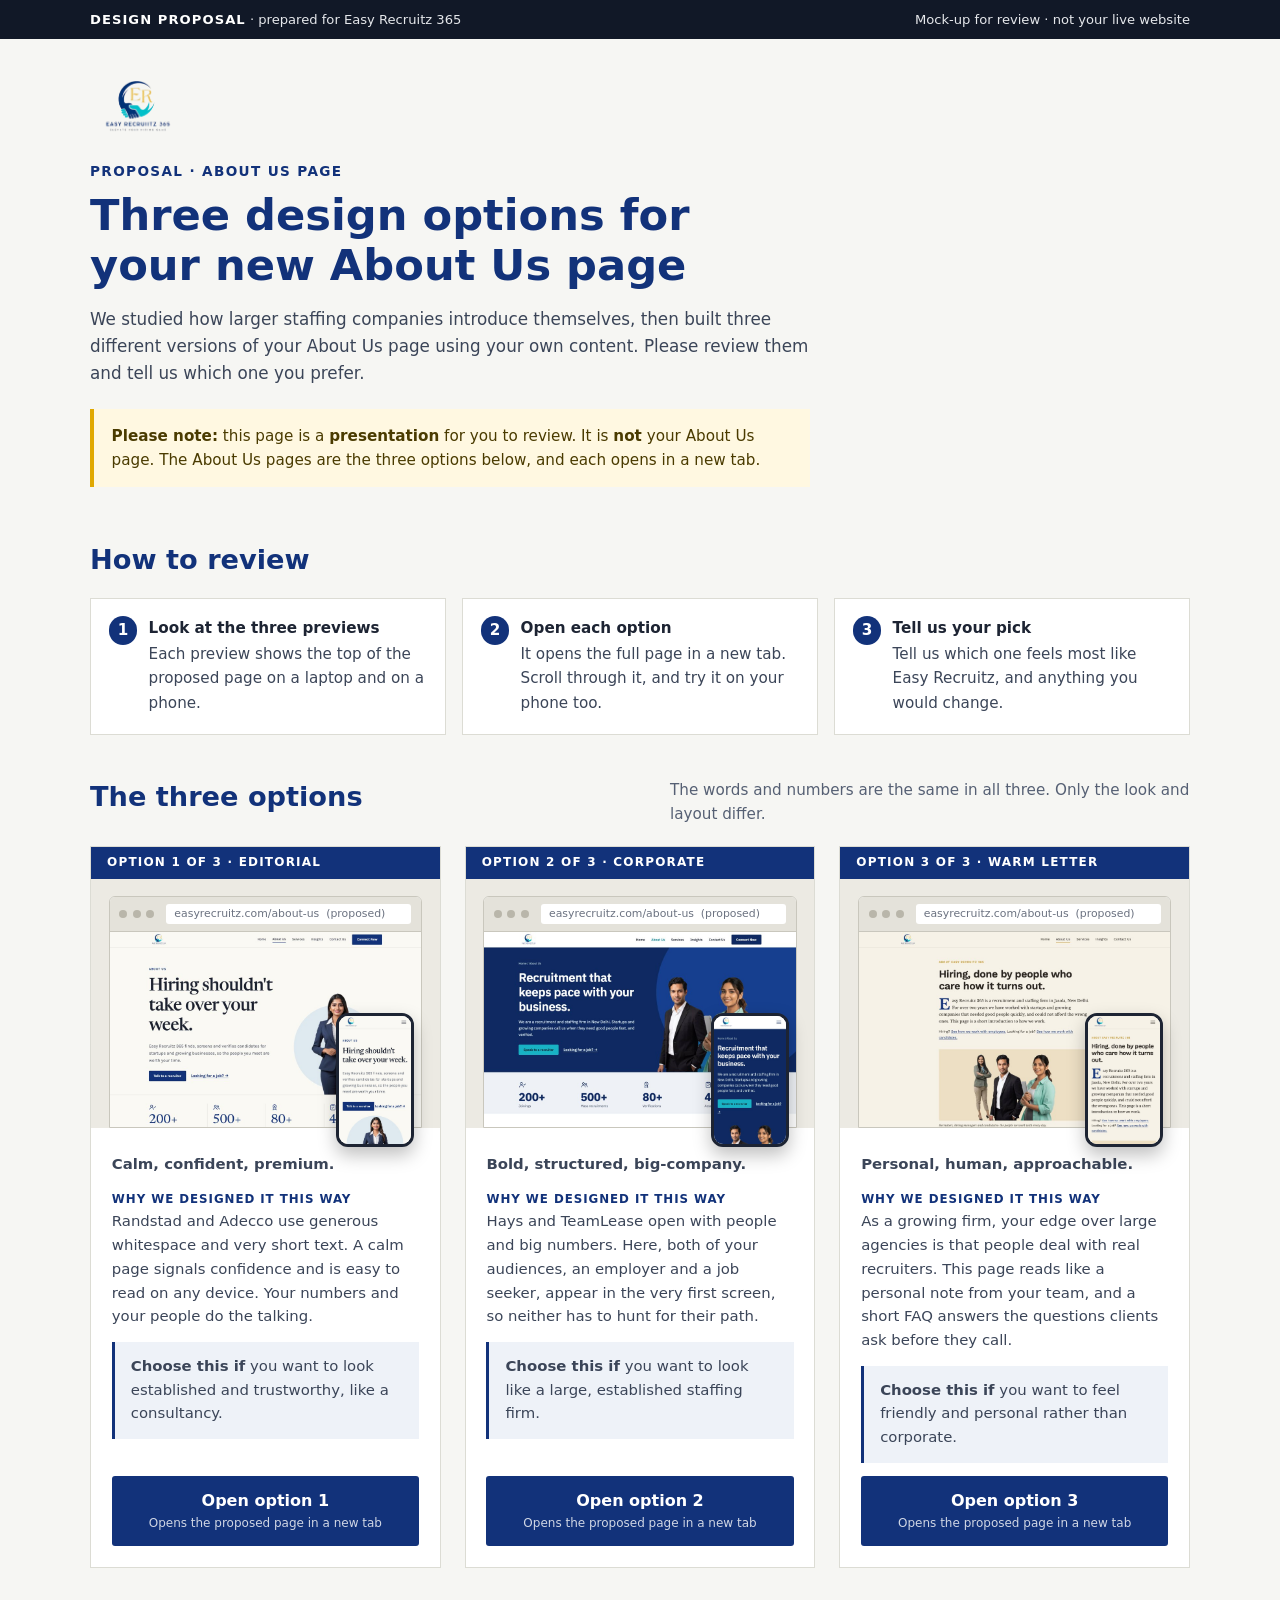
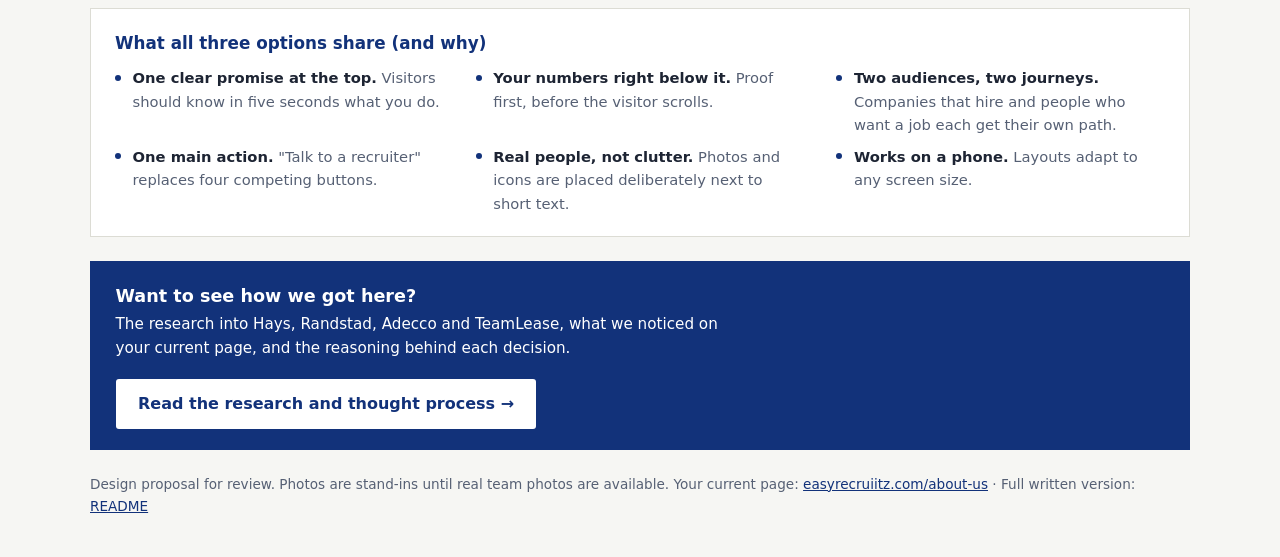
==== index.html @ 3b7bdab5 "added design for easy recruit company" ====
<!DOCTYPE html>
<html lang="en">
<head>
  <meta charset="UTF-8">
  <meta name="viewport" content="width=device-width, initial-scale=1">
  <title>Design proposal: About Us page for Easy Recruitz 365</title>
  <style>
    * { box-sizing: border-box; margin: 0; padding: 0; }
    html { scroll-behavior: smooth; }
    body { font-family: system-ui, -apple-system, 'Segoe UI', sans-serif; background: #f6f6f3; color: #1d2433; line-height: 1.6; }
    a { color: #12327a; }
    .wrap { width: min(1100px, 90%); margin: 0 auto; }

    .strip { background: #111827; color: #e5e7eb; font-size: .82rem; padding: .55rem 0; }
    .strip .wrap { display: flex; justify-content: space-between; gap: 1rem; flex-wrap: wrap; }
    .strip b { color: #fff; letter-spacing: .08em; text-transform: uppercase; }

    header { padding: 2.5rem 0 1rem; }
    header img { height: 56px; margin-bottom: 1.2rem; }
    .eyebrow { font-size: .85rem; font-weight: 700; letter-spacing: .1em; text-transform: uppercase; color: #12327a; margin-bottom: .5rem; }
    h1 { font-size: clamp(1.8rem, 4.5vw, 2.7rem); color: #12327a; font-weight: 600; line-height: 1.15; max-width: 22ch; }
    .intro { color: #3b4558; max-width: 720px; margin-top: 1rem; font-size: 1.05rem; }
    .notice { margin-top: 1.4rem; max-width: 720px; background: #fff8e1; border-left: 4px solid #e0a800; padding: .9rem 1.1rem; font-size: .95rem; color: #4a3b00; }

    h2 { font-size: clamp(1.3rem, 3vw, 1.7rem); color: #12327a; font-weight: 600; margin-bottom: .5rem; }

    .how { margin: 2.2rem 0 2.5rem; }
    .how ol { list-style: none; counter-reset: h; display: grid; grid-template-columns: repeat(auto-fit, minmax(250px, 1fr)); gap: 1rem; margin-top: 1rem; }
    .how li { counter-increment: h; background: #fff; border: 1px solid #dcdcd4; padding: 1.1rem 1.2rem 1.2rem 3.6rem; position: relative; font-size: .95rem; color: #3b4558; }
    .how li::before { content: counter(h); position: absolute; left: 1.1rem; top: 1.1rem; width: 1.8rem; height: 1.8rem; border-radius: 50%; background: #12327a; color: #fff; display: grid; place-items: center; font-weight: 600; }
    .how b { display: block; color: #1d2433; margin-bottom: .1rem; }

    .options-head { display: flex; justify-content: space-between; align-items: end; gap: 1rem; flex-wrap: wrap; margin-bottom: 1.2rem; }
    .options-head p { color: #566074; font-size: .95rem; max-width: 520px; }

    .grid { display: grid; grid-template-columns: repeat(auto-fit, minmax(310px, 1fr)); gap: 1.5rem; }
    .card { background: #fff; border: 1px solid #dcdcd4; display: flex; flex-direction: column; }
    .badge { font-size: .75rem; font-weight: 700; letter-spacing: .1em; text-transform: uppercase; color: #fff; background: #12327a; padding: .4rem 1rem; }

    /* browser + phone preview so it is clear these are previews of proposed pages */
    .preview { padding: 1.1rem 1.1rem 0; background: #eceae3; position: relative; }
    .browser { background: #fff; border: 1px solid #c9c7bd; border-radius: 6px 6px 0 0; overflow: hidden; }
    .browser .chrome { display: flex; align-items: center; gap: .35rem; background: #e4e2da; padding: .4rem .6rem; border-bottom: 1px solid #c9c7bd; }
    .browser .chrome i { width: 8px; height: 8px; border-radius: 50%; background: #b9b6aa; }
    .browser .chrome span { margin-left: .4rem; flex: 1; background: #fff; border-radius: 3px; font-size: .68rem; color: #6b7280; padding: .1rem .5rem; white-space: nowrap; overflow: hidden; text-overflow: ellipsis; }
    .browser img { display: block; width: 100%; aspect-ratio: 16 / 10; object-fit: cover; object-position: top; }
    .phone { position: absolute; right: 1.6rem; bottom: -1.2rem; width: 78px; border: 3px solid #1d2433; border-radius: 12px; overflow: hidden; background: #fff; box-shadow: 0 8px 18px rgba(0,0,0,.25); }
    .phone img { display: block; width: 100%; aspect-ratio: 9 / 16; object-fit: cover; object-position: top; }

    .body { padding: 1.6rem 1.3rem 1.3rem; display: flex; flex-direction: column; gap: .8rem; flex: 1; }
    .tag { font-size: .95rem; font-weight: 600; color: #12327a; }
    .body h4 { font-size: .74rem; letter-spacing: .08em; text-transform: uppercase; color: #12327a; margin-bottom: .1rem; }
    .body p { font-size: .93rem; color: #3b4558; }
    .pick { background: #eef2f8; padding: .8rem 1rem; border-left: 3px solid #12327a; }
    .btn { margin-top: auto; display: block; text-align: center; padding: .8rem 1rem; background: #12327a; color: #fff; text-decoration: none; font-weight: 600; border-radius: 3px; }
    .btn:hover { background: #0c2358; }
    .btn small { display: block; font-weight: 400; font-size: .75rem; opacity: .8; }

    .common { background: #fff; border: 1px solid #dcdcd4; padding: 1.3rem 1.5rem; margin: 2.5rem 0 0; }
    .common h2 { font-size: 1.05rem; margin-bottom: .6rem; }
    .common ul { list-style: none; display: grid; grid-template-columns: repeat(auto-fit, minmax(260px, 1fr)); gap: .5rem 2rem; }
    .common li { font-size: .92rem; color: #566074; padding-left: 1.1rem; position: relative; }
    .common li::before { content: ""; position: absolute; left: 0; top: .6em; width: 6px; height: 6px; background: #12327a; border-radius: 50%; }
    .common b { color: #1d2433; }

    .research { display: flex; align-items: center; justify-content: space-between; gap: 1.2rem; flex-wrap: wrap; background: #12327a; color: #fff; padding: 1.3rem 1.6rem; margin-top: 1.5rem; }
    .research p { max-width: 640px; font-size: .95rem; }
    .research b { display: block; font-size: 1.1rem; margin-bottom: .1rem; }
    .btn-light { background: #fff; color: #12327a; padding: .75rem 1.4rem; text-decoration: none; font-weight: 600; border-radius: 3px; white-space: nowrap; }
    .btn-light:hover { background: #e8eef8; }

    footer { padding: 1.5rem 0 2.5rem; font-size: .85rem; color: #566074; }
  </style>
</head>
<body>

  <div class="strip"><div class="wrap"><span><b>Design proposal</b> &middot; prepared for Easy Recruitz 365</span><span>Mock-up for review &middot; not your live website</span></div></div>

  <header class="wrap">
    <img src="assets/logo-hd.png" alt="Easy Recruitz 365 logo">
    <p class="eyebrow">Proposal &middot; About Us page</p>
    <h1>Three design options for your new About Us page</h1>
    <p class="intro">We studied how larger staffing companies introduce themselves, then built three different versions of your About Us page using your own content. Please review them and tell us which one you prefer.</p>
    <p class="notice"><b>Please note:</b> this page is a <b>presentation</b> for you to review. It is <b>not</b> your About Us page. The About Us pages are the three options below, and each opens in a new tab.</p>
  </header>

  <main class="wrap">
    <section class="how">
      <h2>How to review</h2>
      <ol>
        <li><b>Look at the three previews</b>Each preview shows the top of the proposed page on a laptop and on a phone.</li>
        <li><b>Open each option</b>It opens the full page in a new tab. Scroll through it, and try it on your phone too.</li>
        <li><b>Tell us your pick</b>Tell us which one feels most like Easy Recruitz, and anything you would change.</li>
      </ol>
    </section>

    <section>
      <div class="options-head">
        <h2>The three options</h2>
        <p>The words and numbers are the same in all three. Only the look and layout differ.</p>
      </div>

      <div class="grid">
        <article class="card">
          <div class="badge">Option 1 of 3 &middot; Editorial</div>
          <div class="preview">
            <div class="browser"><div class="chrome"><i></i><i></i><i></i><span>easyrecruitz.com/about-us &nbsp;(proposed)</span></div><img src="docs/previews/design-1-desktop.jpg" alt="Preview of option 1 on a laptop"></div>
            <div class="phone"><img src="docs/previews/design-1-mobile.jpg" alt="Preview of option 1 on a phone"></div>
          </div>
          <div class="body">
            <p class="tag">Calm, confident, premium.</p>
            <div><h4>Why we designed it this way</h4><p>Randstad and Adecco use generous whitespace and very short text. A calm page signals confidence and is easy to read on any device. Your numbers and your people do the talking.</p></div>
            <p class="pick"><b>Choose this if</b> you want to look established and trustworthy, like a consultancy.</p>
            <a class="btn" href="designs/1-editorial/index.html" target="_blank" rel="noopener">Open option 1<small>Opens the proposed page in a new tab</small></a>
          </div>
        </article>

        <article class="card">
          <div class="badge">Option 2 of 3 &middot; Corporate</div>
          <div class="preview">
            <div class="browser"><div class="chrome"><i></i><i></i><i></i><span>easyrecruitz.com/about-us &nbsp;(proposed)</span></div><img src="docs/previews/design-2-desktop.jpg" alt="Preview of option 2 on a laptop"></div>
            <div class="phone"><img src="docs/previews/design-2-mobile.jpg" alt="Preview of option 2 on a phone"></div>
          </div>
          <div class="body">
            <p class="tag">Bold, structured, big-company.</p>
            <div><h4>Why we designed it this way</h4><p>Hays and TeamLease open with people and big numbers. Here, both of your audiences, an employer and a job seeker, appear in the very first screen, so neither has to hunt for their path.</p></div>
            <p class="pick"><b>Choose this if</b> you want to look like a large, established staffing firm.</p>
            <a class="btn" href="designs/2-corporate/index.html" target="_blank" rel="noopener">Open option 2<small>Opens the proposed page in a new tab</small></a>
          </div>
        </article>

        <article class="card">
          <div class="badge">Option 3 of 3 &middot; Warm letter</div>
          <div class="preview">
            <div class="browser"><div class="chrome"><i></i><i></i><i></i><span>easyrecruitz.com/about-us &nbsp;(proposed)</span></div><img src="docs/previews/design-3-desktop.jpg" alt="Preview of option 3 on a laptop"></div>
            <div class="phone"><img src="docs/previews/design-3-mobile.jpg" alt="Preview of option 3 on a phone"></div>
          </div>
          <div class="body">
            <p class="tag">Personal, human, approachable.</p>
            <div><h4>Why we designed it this way</h4><p>As a growing firm, your edge over large agencies is that people deal with real recruiters. This page reads like a personal note from your team, and a short FAQ answers the questions clients ask before they call.</p></div>
            <p class="pick"><b>Choose this if</b> you want to feel friendly and personal rather than corporate.</p>
            <a class="btn" href="designs/3-warm/index.html" target="_blank" rel="noopener">Open option 3<small>Opens the proposed page in a new tab</small></a>
          </div>
        </article>
      </div>
    </section>

    <section class="common">
      <h2>What all three options share (and why)</h2>
      <ul>
        <li><b>One clear promise at the top.</b> Visitors should know in five seconds what you do.</li>
        <li><b>Your numbers right below it.</b> Proof first, before the visitor scrolls.</li>
        <li><b>Two audiences, two journeys.</b> Companies that hire and people who want a job each get their own path.</li>
        <li><b>One main action.</b> "Talk to a recruiter" replaces four competing buttons.</li>
        <li><b>Real people, not clutter.</b> Photos and icons are placed deliberately next to short text.</li>
        <li><b>Works on a phone.</b> Layouts adapt to any screen size.</li>
      </ul>
    </section>

    <section class="research">
      <p><b>Want to see how we got here?</b>The research into Hays, Randstad, Adecco and TeamLease, what we noticed on your current page, and the reasoning behind each decision.</p>
      <a class="btn-light" href="case-study.html">Read the research and thought process &rarr;</a>
    </section>
  </main>

  <footer class="wrap">Design proposal for review. Photos are stand-ins until real team photos are available. Your current page: <a href="https://easyrecruiitz.com/about-us/" rel="noopener">easyrecruiitz.com/about-us</a> &middot; Full written version: <a href="README.md">README</a></footer>

</body>
</html>
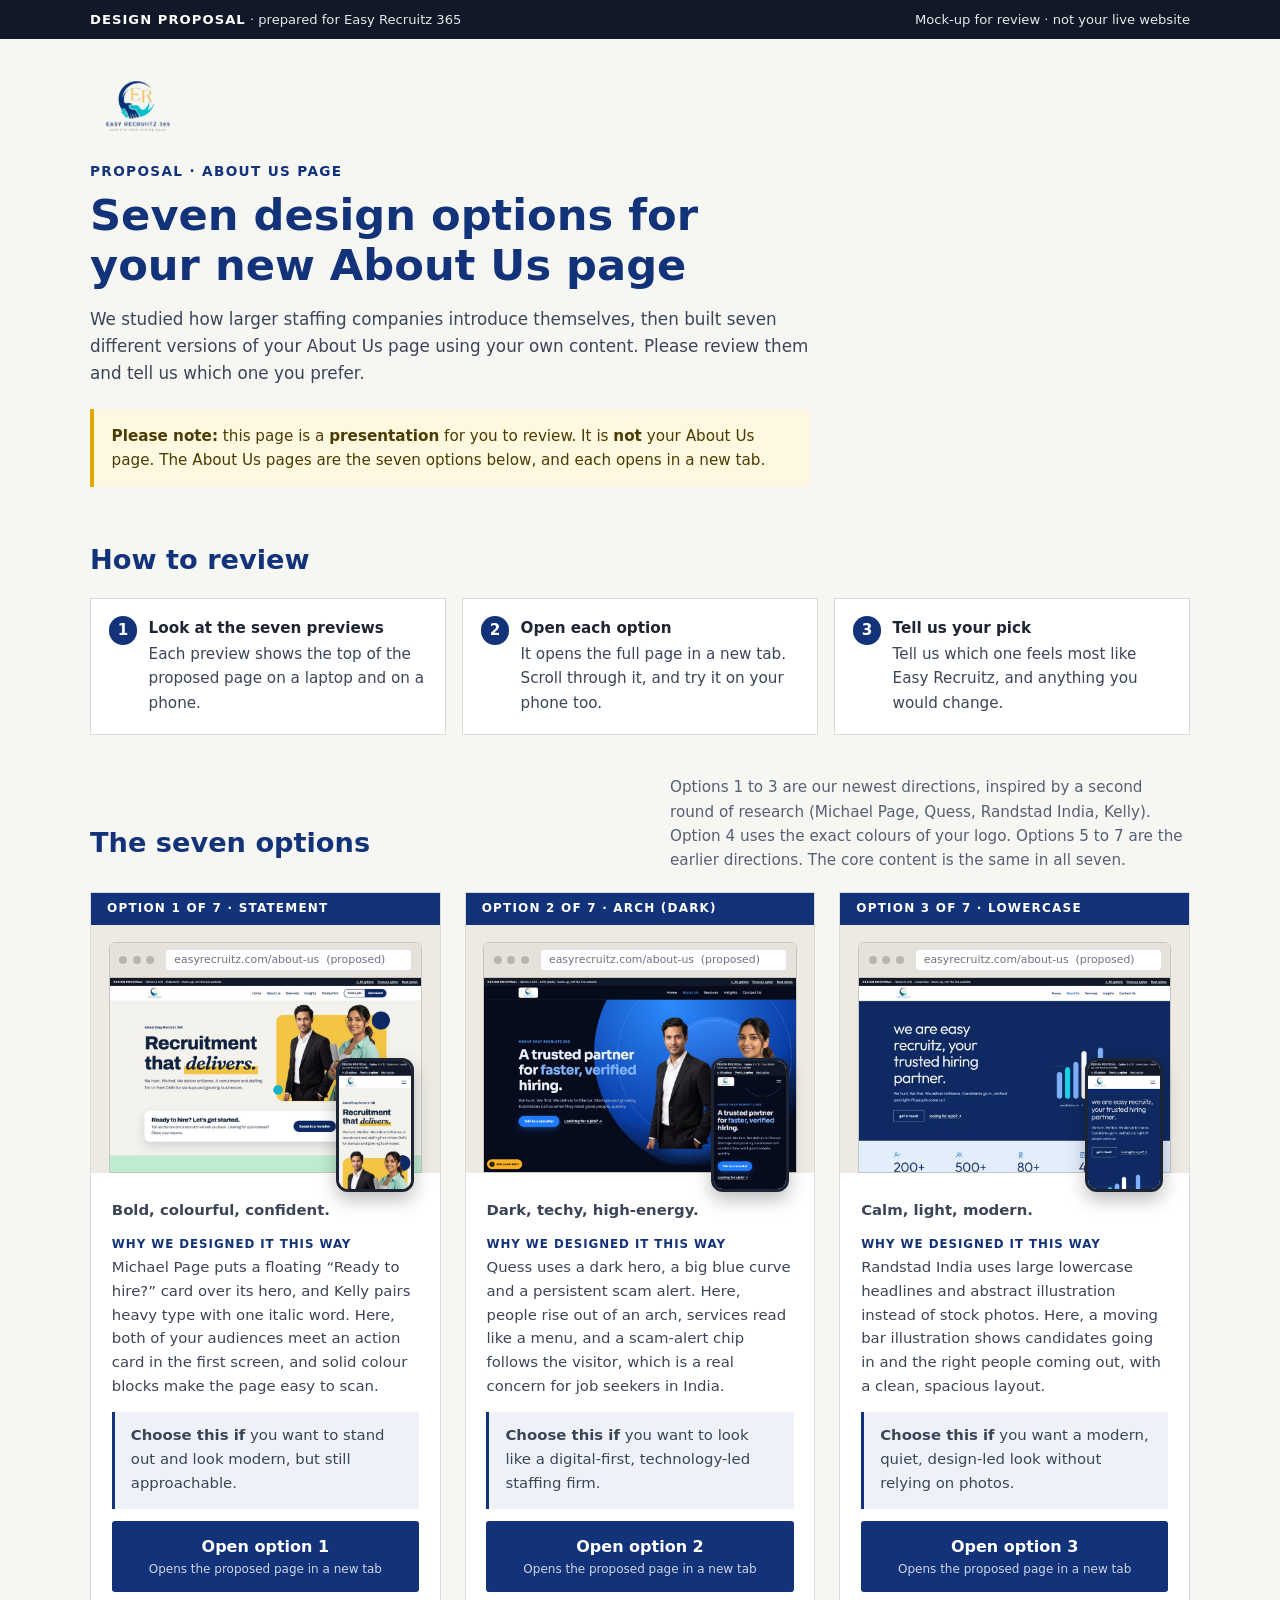
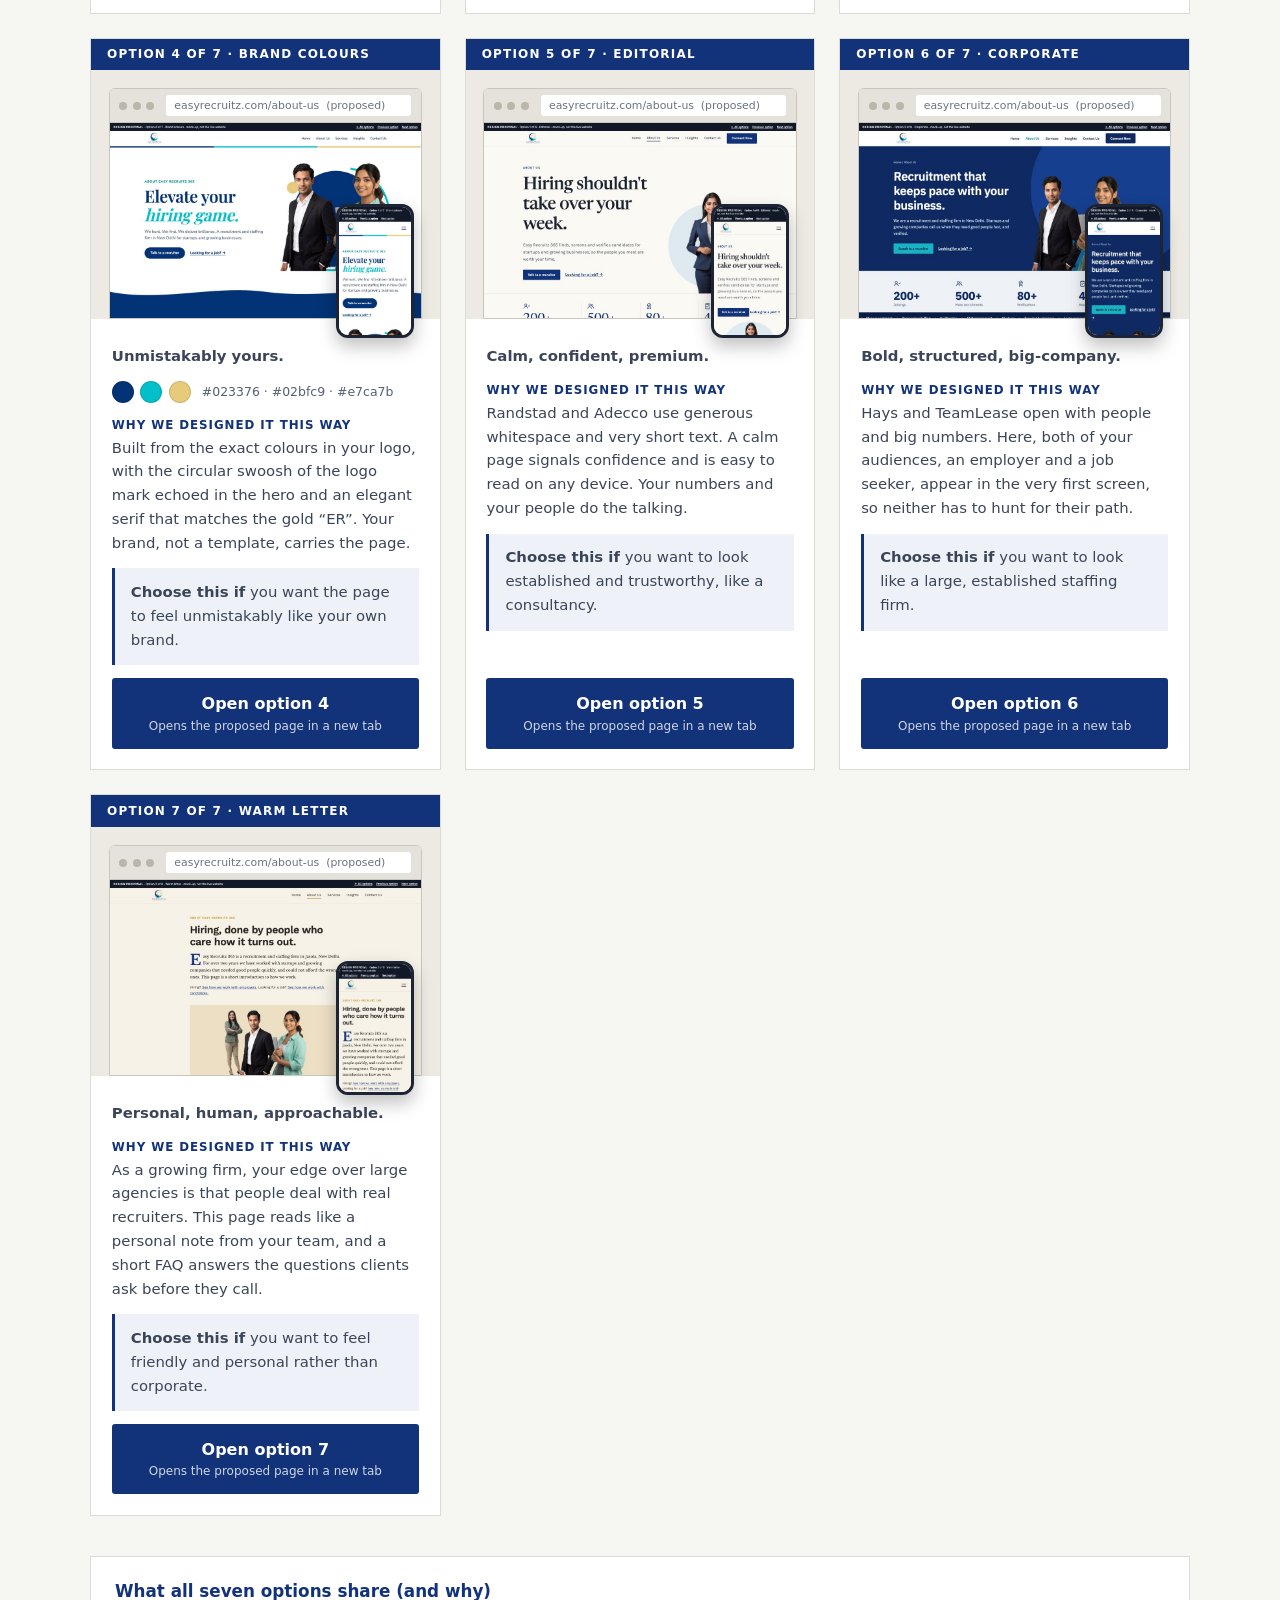
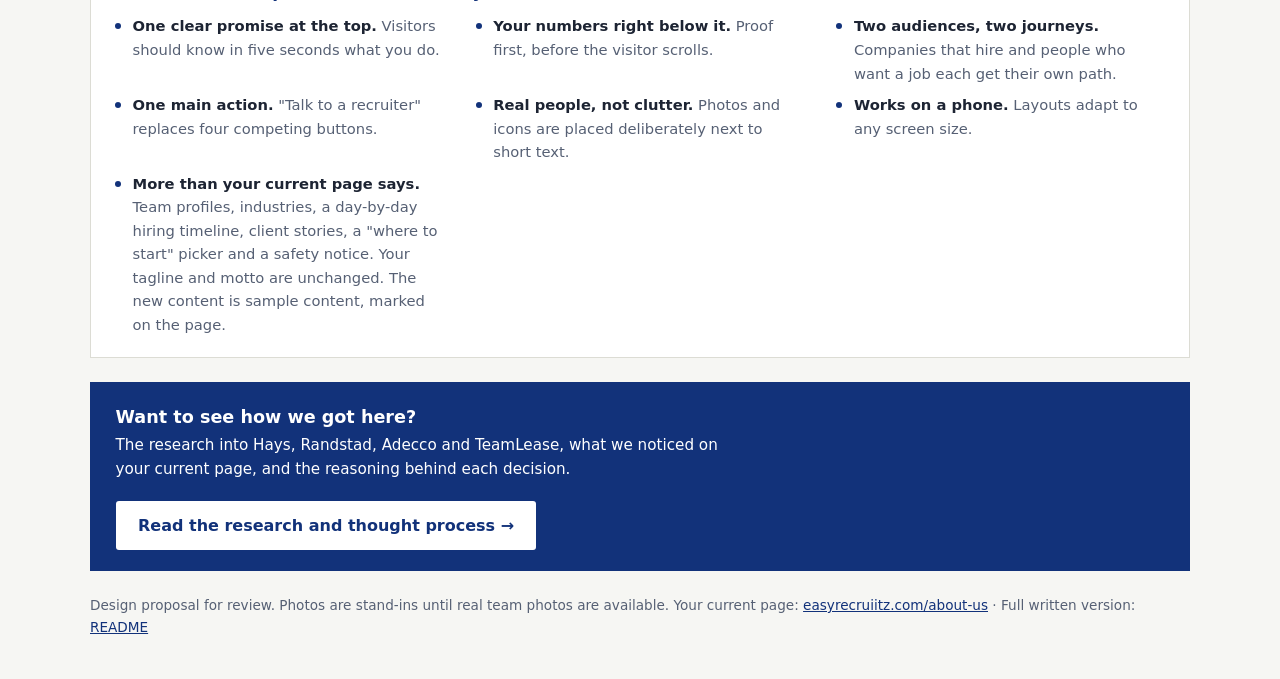
==== commit d5c94687: "added more designs" ====
--- a/index.html
+++ b/index.html
@@ -3,7 +3,7 @@
 <head>
   <meta charset="UTF-8">
   <meta name="viewport" content="width=device-width, initial-scale=1">
-  <title>Design proposal: About Us page for Easy Recruitz 365</title>
+  <title>Design proposal: seven About Us options for Easy Recruitz 365</title>
   <style>
     * { box-sizing: border-box; margin: 0; padding: 0; }
     html { scroll-behavior: smooth; }
@@ -51,6 +51,12 @@
     .tag { font-size: .95rem; font-weight: 600; color: #12327a; }
     .body h4 { font-size: .74rem; letter-spacing: .08em; text-transform: uppercase; color: #12327a; margin-bottom: .1rem; }
     .body p { font-size: .93rem; color: #3b4558; }
+    .bars-thumb { display:flex; align-items:flex-end; gap:9px; height:130px; }
+    .bars-thumb i { display:block; width:16px; border-radius:99px; background:#19d3e6; height:var(--h); }
+    .bars-thumb i:nth-child(odd) { background:#7fb2ff; }
+    .sw { display:flex; align-items:center; gap:.4rem; font-size:.78rem; color:#566074; }
+    .sw i { width:22px; height:22px; border-radius:50%; display:inline-block; border:1px solid rgba(0,0,0,.1); }
+    .sw span { margin-left:.3rem; }
     .pick { background: #eef2f8; padding: .8rem 1rem; border-left: 3px solid #12327a; }
     .btn { margin-top: auto; display: block; text-align: center; padding: .8rem 1rem; background: #12327a; color: #fff; text-decoration: none; font-weight: 600; border-radius: 3px; }
     .btn:hover { background: #0c2358; }
@@ -79,16 +85,16 @@
   <header class="wrap">
     <img src="assets/logo-hd.png" alt="Easy Recruitz 365 logo">
     <p class="eyebrow">Proposal &middot; About Us page</p>
-    <h1>Three design options for your new About Us page</h1>
-    <p class="intro">We studied how larger staffing companies introduce themselves, then built three different versions of your About Us page using your own content. Please review them and tell us which one you prefer.</p>
-    <p class="notice"><b>Please note:</b> this page is a <b>presentation</b> for you to review. It is <b>not</b> your About Us page. The About Us pages are the three options below, and each opens in a new tab.</p>
+    <h1>Seven design options for your new About Us page</h1>
+    <p class="intro">We studied how larger staffing companies introduce themselves, then built seven different versions of your About Us page using your own content. Please review them and tell us which one you prefer.</p>
+    <p class="notice"><b>Please note:</b> this page is a <b>presentation</b> for you to review. It is <b>not</b> your About Us page. The About Us pages are the seven options below, and each opens in a new tab.</p>
   </header>
 
   <main class="wrap">
     <section class="how">
       <h2>How to review</h2>
       <ol>
-        <li><b>Look at the three previews</b>Each preview shows the top of the proposed page on a laptop and on a phone.</li>
+        <li><b>Look at the seven previews</b>Each preview shows the top of the proposed page on a laptop and on a phone.</li>
         <li><b>Open each option</b>It opens the full page in a new tab. Scroll through it, and try it on your phone too.</li>
         <li><b>Tell us your pick</b>Tell us which one feels most like Easy Recruitz, and anything you would change.</li>
       </ol>
@@ -96,57 +102,114 @@
 
     <section>
       <div class="options-head">
-        <h2>The three options</h2>
-        <p>The words and numbers are the same in all three. Only the look and layout differ.</p>
+        <h2>The seven options</h2>
+        <p>Options 1 to 3 are our newest directions, inspired by a second round of research (Michael Page, Quess, Randstad India, Kelly). Option 4 uses the exact colours of your logo. Options 5 to 7 are the earlier directions. The core content is the same in all seven.</p>
       </div>
 
       <div class="grid">
         <article class="card">
-          <div class="badge">Option 1 of 3 &middot; Editorial</div>
-          <div class="preview">
-            <div class="browser"><div class="chrome"><i></i><i></i><i></i><span>easyrecruitz.com/about-us &nbsp;(proposed)</span></div><img src="docs/previews/design-1-desktop.jpg" alt="Preview of option 1 on a laptop"></div>
-            <div class="phone"><img src="docs/previews/design-1-mobile.jpg" alt="Preview of option 1 on a phone"></div>
+          <div class="badge">Option 1 of 7 &middot; Statement</div>
+          <div class="preview">
+            <div class="browser"><div class="chrome"><i></i><i></i><i></i><span>easyrecruitz.com/about-us &nbsp;(proposed)</span></div><img src="docs/previews/design-4-desktop.jpg" alt="Preview of option 1 on a laptop"></div>
+            <div class="phone"><img src="docs/previews/design-4-mobile.jpg" alt="Preview of option 1 on a phone"></div>
+          </div>
+          <div class="body">
+            <p class="tag">Bold, colourful, confident.</p>
+            <div><h4>Why we designed it this way</h4><p>Michael Page puts a floating &ldquo;Ready to hire?&rdquo; card over its hero, and Kelly pairs heavy type with one italic word. Here, both of your audiences meet an action card in the first screen, and solid colour blocks make the page easy to scan.</p></div>
+            <p class="pick"><b>Choose this if</b> you want to stand out and look modern, but still approachable.</p>
+            <a class="btn" href="designs/4-statement/index.html" target="_blank" rel="noopener">Open option 1<small>Opens the proposed page in a new tab</small></a>
+          </div>
+        </article>
+
+        <article class="card">
+          <div class="badge">Option 2 of 7 &middot; Arch (dark)</div>
+          <div class="preview">
+            <div class="browser"><div class="chrome"><i></i><i></i><i></i><span>easyrecruitz.com/about-us &nbsp;(proposed)</span></div><img src="docs/previews/design-5-desktop.jpg" alt="Preview of option 2 on a laptop"></div>
+            <div class="phone"><img src="docs/previews/design-5-mobile.jpg" alt="Preview of option 2 on a phone"></div>
+          </div>
+          <div class="body">
+            <p class="tag">Dark, techy, high-energy.</p>
+            <div><h4>Why we designed it this way</h4><p>Quess uses a dark hero, a big blue curve and a persistent scam alert. Here, people rise out of an arch, services read like a menu, and a scam-alert chip follows the visitor, which is a real concern for job seekers in India.</p></div>
+            <p class="pick"><b>Choose this if</b> you want to look like a digital-first, technology-led staffing firm.</p>
+            <a class="btn" href="designs/5-arch/index.html" target="_blank" rel="noopener">Open option 2<small>Opens the proposed page in a new tab</small></a>
+          </div>
+        </article>
+
+        <article class="card">
+          <div class="badge">Option 3 of 7 &middot; Lowercase</div>
+          <div class="preview">
+            <div class="browser"><div class="chrome"><i></i><i></i><i></i><span>easyrecruitz.com/about-us &nbsp;(proposed)</span></div><img src="docs/previews/design-6-desktop.jpg" alt="Preview of option 3 on a laptop"></div>
+            <div class="phone"><img src="docs/previews/design-6-mobile.jpg" alt="Preview of option 3 on a phone"></div>
+          </div>
+          <div class="body">
+            <p class="tag">Calm, light, modern.</p>
+            <div><h4>Why we designed it this way</h4><p>Randstad India uses large lowercase headlines and abstract illustration instead of stock photos. Here, a moving bar illustration shows candidates going in and the right people coming out, with a clean, spacious layout.</p></div>
+            <p class="pick"><b>Choose this if</b> you want a modern, quiet, design-led look without relying on photos.</p>
+            <a class="btn" href="designs/6-lower/index.html" target="_blank" rel="noopener">Open option 3<small>Opens the proposed page in a new tab</small></a>
+          </div>
+        </article>
+
+        <article class="card">
+          <div class="badge">Option 4 of 7 &middot; Brand colours</div>
+          <div class="preview">
+            <div class="browser"><div class="chrome"><i></i><i></i><i></i><span>easyrecruitz.com/about-us &nbsp;(proposed)</span></div><img src="docs/previews/design-7-desktop.jpg" alt="Preview of option 4 on a laptop"></div>
+            <div class="phone"><img src="docs/previews/design-7-mobile.jpg" alt="Preview of option 4 on a phone"></div>
+          </div>
+          <div class="body">
+            <p class="tag">Unmistakably yours.</p>
+            <div class="sw"><i style="background:#023376"></i><i style="background:#02bfc9"></i><i style="background:#e7ca7b"></i><span>#023376 &middot; #02bfc9 &middot; #e7ca7b</span></div>
+            <div><h4>Why we designed it this way</h4><p>Built from the exact colours in your logo, with the circular swoosh of the logo mark echoed in the hero and an elegant serif that matches the gold &ldquo;ER&rdquo;. Your brand, not a template, carries the page.</p></div>
+            <p class="pick"><b>Choose this if</b> you want the page to feel unmistakably like your own brand.</p>
+            <a class="btn" href="designs/7-brand/index.html" target="_blank" rel="noopener">Open option 4<small>Opens the proposed page in a new tab</small></a>
+          </div>
+        </article>
+
+        <article class="card">
+          <div class="badge">Option 5 of 7 &middot; Editorial</div>
+          <div class="preview">
+            <div class="browser"><div class="chrome"><i></i><i></i><i></i><span>easyrecruitz.com/about-us &nbsp;(proposed)</span></div><img src="docs/previews/design-1-desktop.jpg" alt="Preview of option 5 on a laptop"></div>
+            <div class="phone"><img src="docs/previews/design-1-mobile.jpg" alt="Preview of option 5 on a phone"></div>
           </div>
           <div class="body">
             <p class="tag">Calm, confident, premium.</p>
             <div><h4>Why we designed it this way</h4><p>Randstad and Adecco use generous whitespace and very short text. A calm page signals confidence and is easy to read on any device. Your numbers and your people do the talking.</p></div>
             <p class="pick"><b>Choose this if</b> you want to look established and trustworthy, like a consultancy.</p>
-            <a class="btn" href="designs/1-editorial/index.html" target="_blank" rel="noopener">Open option 1<small>Opens the proposed page in a new tab</small></a>
-          </div>
-        </article>
-
-        <article class="card">
-          <div class="badge">Option 2 of 3 &middot; Corporate</div>
-          <div class="preview">
-            <div class="browser"><div class="chrome"><i></i><i></i><i></i><span>easyrecruitz.com/about-us &nbsp;(proposed)</span></div><img src="docs/previews/design-2-desktop.jpg" alt="Preview of option 2 on a laptop"></div>
-            <div class="phone"><img src="docs/previews/design-2-mobile.jpg" alt="Preview of option 2 on a phone"></div>
+            <a class="btn" href="designs/1-editorial/index.html" target="_blank" rel="noopener">Open option 5<small>Opens the proposed page in a new tab</small></a>
+          </div>
+        </article>
+
+        <article class="card">
+          <div class="badge">Option 6 of 7 &middot; Corporate</div>
+          <div class="preview">
+            <div class="browser"><div class="chrome"><i></i><i></i><i></i><span>easyrecruitz.com/about-us &nbsp;(proposed)</span></div><img src="docs/previews/design-2-desktop.jpg" alt="Preview of option 6 on a laptop"></div>
+            <div class="phone"><img src="docs/previews/design-2-mobile.jpg" alt="Preview of option 6 on a phone"></div>
           </div>
           <div class="body">
             <p class="tag">Bold, structured, big-company.</p>
             <div><h4>Why we designed it this way</h4><p>Hays and TeamLease open with people and big numbers. Here, both of your audiences, an employer and a job seeker, appear in the very first screen, so neither has to hunt for their path.</p></div>
             <p class="pick"><b>Choose this if</b> you want to look like a large, established staffing firm.</p>
-            <a class="btn" href="designs/2-corporate/index.html" target="_blank" rel="noopener">Open option 2<small>Opens the proposed page in a new tab</small></a>
-          </div>
-        </article>
-
-        <article class="card">
-          <div class="badge">Option 3 of 3 &middot; Warm letter</div>
-          <div class="preview">
-            <div class="browser"><div class="chrome"><i></i><i></i><i></i><span>easyrecruitz.com/about-us &nbsp;(proposed)</span></div><img src="docs/previews/design-3-desktop.jpg" alt="Preview of option 3 on a laptop"></div>
-            <div class="phone"><img src="docs/previews/design-3-mobile.jpg" alt="Preview of option 3 on a phone"></div>
+            <a class="btn" href="designs/2-corporate/index.html" target="_blank" rel="noopener">Open option 6<small>Opens the proposed page in a new tab</small></a>
+          </div>
+        </article>
+
+        <article class="card">
+          <div class="badge">Option 7 of 7 &middot; Warm letter</div>
+          <div class="preview">
+            <div class="browser"><div class="chrome"><i></i><i></i><i></i><span>easyrecruitz.com/about-us &nbsp;(proposed)</span></div><img src="docs/previews/design-3-desktop.jpg" alt="Preview of option 7 on a laptop"></div>
+            <div class="phone"><img src="docs/previews/design-3-mobile.jpg" alt="Preview of option 7 on a phone"></div>
           </div>
           <div class="body">
             <p class="tag">Personal, human, approachable.</p>
             <div><h4>Why we designed it this way</h4><p>As a growing firm, your edge over large agencies is that people deal with real recruiters. This page reads like a personal note from your team, and a short FAQ answers the questions clients ask before they call.</p></div>
             <p class="pick"><b>Choose this if</b> you want to feel friendly and personal rather than corporate.</p>
-            <a class="btn" href="designs/3-warm/index.html" target="_blank" rel="noopener">Open option 3<small>Opens the proposed page in a new tab</small></a>
+            <a class="btn" href="designs/3-warm/index.html" target="_blank" rel="noopener">Open option 7<small>Opens the proposed page in a new tab</small></a>
           </div>
         </article>
       </div>
     </section>
 
     <section class="common">
-      <h2>What all three options share (and why)</h2>
+      <h2>What all seven options share (and why)</h2>
       <ul>
         <li><b>One clear promise at the top.</b> Visitors should know in five seconds what you do.</li>
         <li><b>Your numbers right below it.</b> Proof first, before the visitor scrolls.</li>
@@ -154,6 +217,7 @@
         <li><b>One main action.</b> "Talk to a recruiter" replaces four competing buttons.</li>
         <li><b>Real people, not clutter.</b> Photos and icons are placed deliberately next to short text.</li>
         <li><b>Works on a phone.</b> Layouts adapt to any screen size.</li>
+        <li><b>More than your current page says.</b> Team profiles, industries, a day-by-day hiring timeline, client stories, a "where to start" picker and a safety notice. Your tagline and motto are unchanged. The new content is sample content, marked on the page.</li>
       </ul>
     </section>
 
